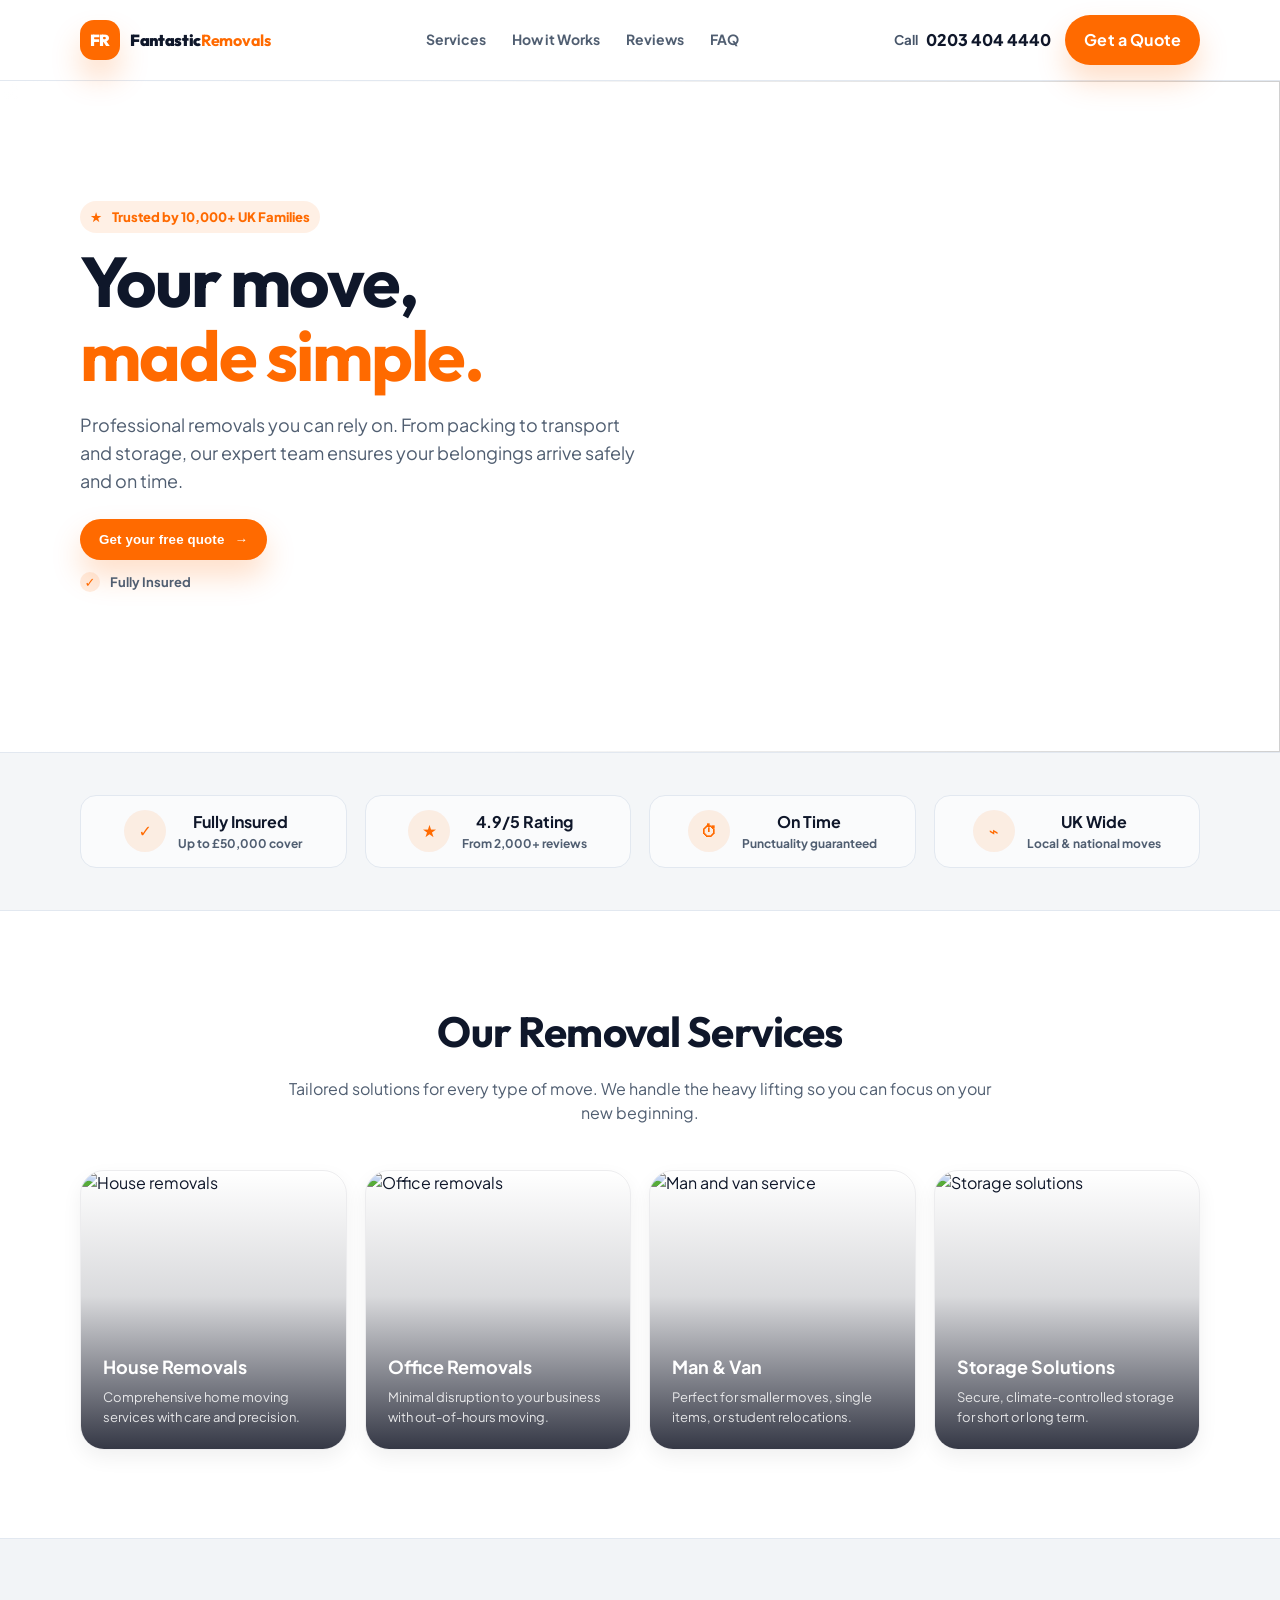
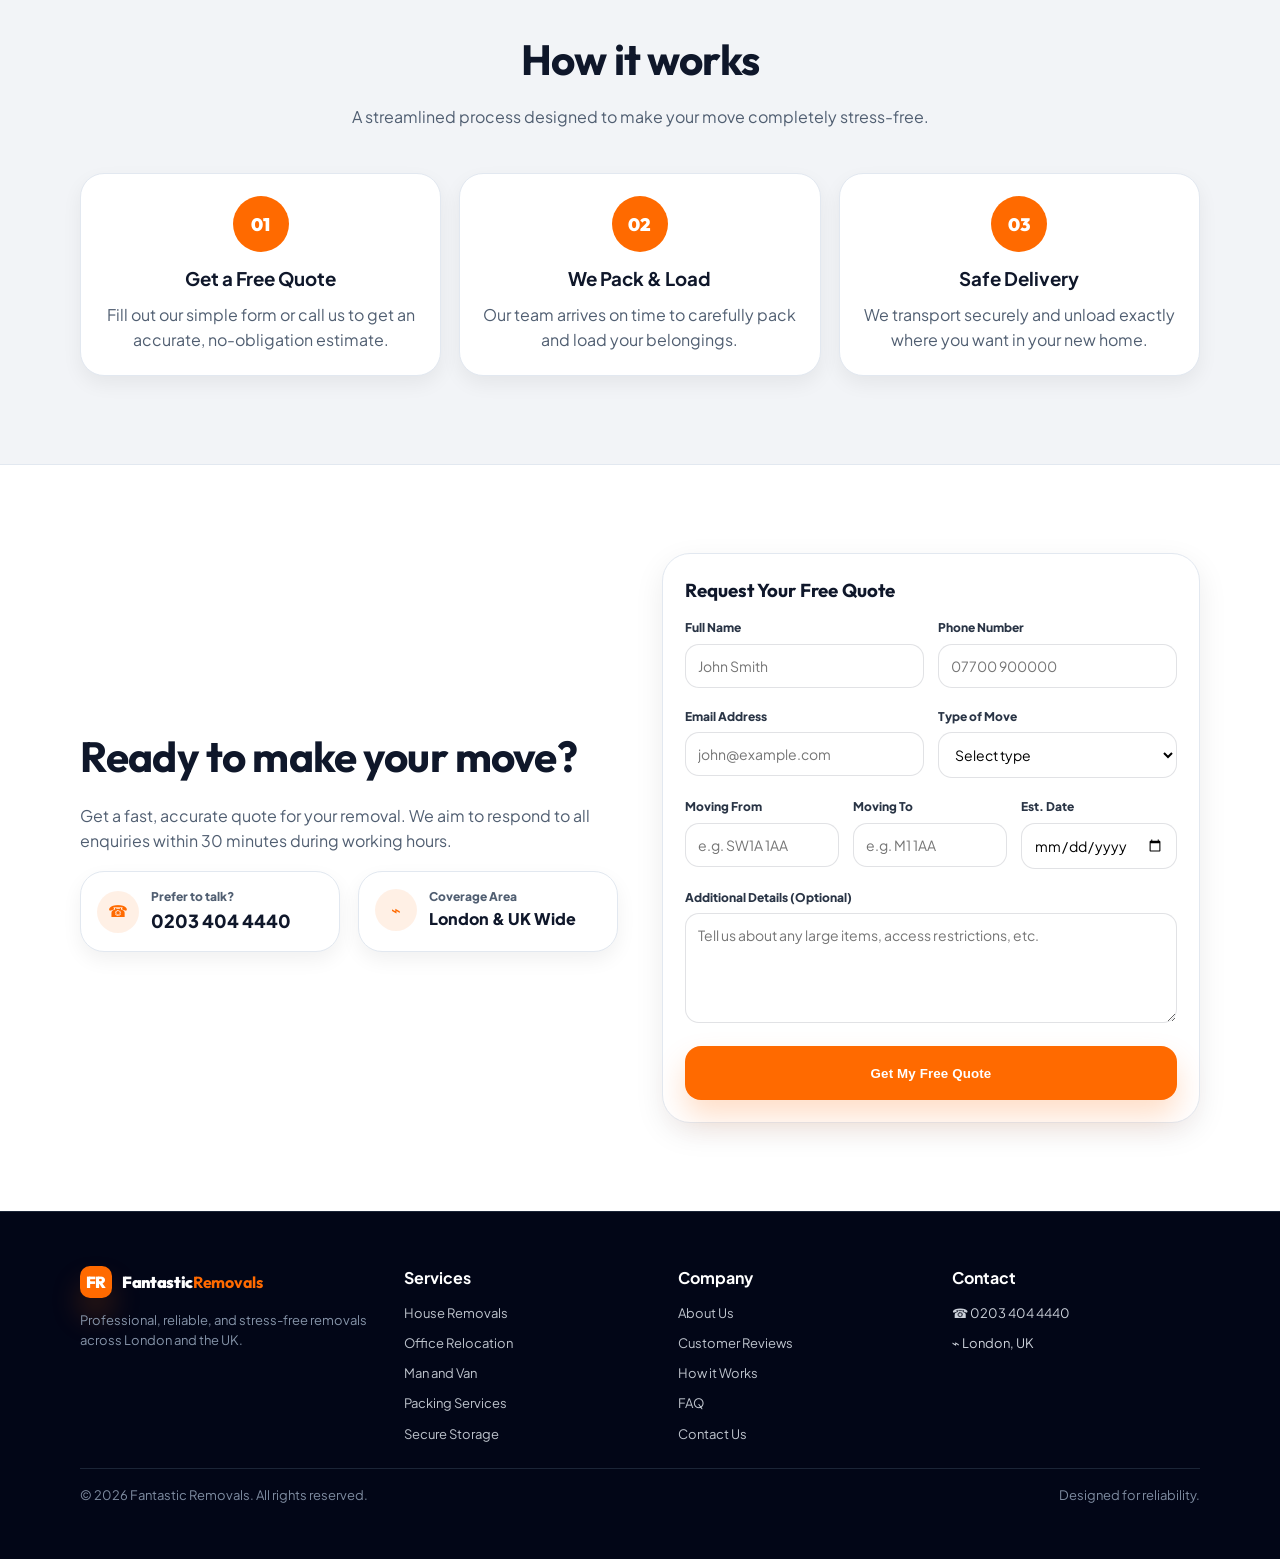
==== index.html @ ed8a5e2b "ADDED CODE" ====
<!doctype html>
<html lang="en">
  <head>
    <meta charset="UTF-8" />
    <meta name="viewport" content="width=device-width, initial-scale=1.0" />
    <title>Fantastic Removals — Your move, made simple.</title>
    <meta name="description" content="Professional removals across London and the UK. Packing, transport and storage with a fully insured, punctual team." />
    <link rel="icon" href="../public/favicon.svg" />
    <link rel="stylesheet" href="./assets/styles.css" />
  </head>
  <body>
    <div class="site">
      <header class="navbar">
        <div class="container navbar-inner">
          <a class="brand" href="./index.html" aria-label="Fantastic Removals home">
            <span class="brand-mark">FR</span>
            <span>Fantastic<b>Removals</b></span>
          </a>

          <nav class="nav-links" aria-label="Primary">
            <a data-nav href="./services.html">Services</a>
            <a data-nav href="./how-it-works.html">How it Works</a>
            <a data-nav href="./reviews.html">Reviews</a>
            <a data-nav href="./faq.html">FAQ</a>
          </nav>

          <div class="nav-right">
            <div class="nav-phone" aria-label="Phone">
              <small>Call</small>
              <span>0203 404 4440</span>
            </div>
            <a class="btn" href="./contact.html">Get a Quote</a>
          </div>
        </div>
      </header>

      <main>
        <section class="hero">
          <div class="hero-bg" aria-hidden="true">
            <img
              src="https://images.unsplash.com/photo-1558618666-fcd25c85cd64?w=1920&q=80"
              alt=""
            />
          </div>

          <div class="container">
            <div class="hero-content">
              <div class="badge">
                <span>★</span>
                <span>Trusted by 10,000+ UK Families</span>
              </div>

              <h1>
                Your move,<br />
                <em>made simple.</em>
              </h1>

              <p>
                Professional removals you can rely on. From packing to transport and storage, our expert team ensures your belongings arrive safely and on time.
              </p>

              <div class="hero-cta">
                <button class="btn" type="button" data-scroll-to="quote">
                  Get your free quote <span aria-hidden="true">→</span>
                </button>
                <div class="hero-meta">
                  <span class="tick" aria-hidden="true">✓</span>
                  <span>Fully Insured</span>
                </div>
              </div>
            </div>
          </div>
        </section>

        <section class="trust">
          <div class="container">
            <div class="trust-grid">
              <div class="trust-item">
                <div class="icon">✓</div>
                <div>
                  <b>Fully Insured</b>
                  <span>Up to £50,000 cover</span>
                </div>
              </div>
              <div class="trust-item">
                <div class="icon">★</div>
                <div>
                  <b>4.9/5 Rating</b>
                  <span>From 2,000+ reviews</span>
                </div>
              </div>
              <div class="trust-item">
                <div class="icon">⏱</div>
                <div>
                  <b>On Time</b>
                  <span>Punctuality guaranteed</span>
                </div>
              </div>
              <div class="trust-item">
                <div class="icon">⌁</div>
                <div>
                  <b>UK Wide</b>
                  <span>Local & national moves</span>
                </div>
              </div>
            </div>
          </div>
        </section>

        <section class="section" id="services">
          <div class="container">
            <div class="section-header">
              <h2>Our Removal Services</h2>
              <p>Tailored solutions for every type of move. We handle the heavy lifting so you can focus on your new beginning.</p>
            </div>

            <div class="grid cols-4">
              <a class="service-tile" href="./services.html" aria-label="House Removals">
                <img src="https://images.unsplash.com/photo-1600585154340-be6161a56a0c?w=800&q=80" alt="House removals" />
                <div class="content">
                  <h3>House Removals</h3>
                  <p>Comprehensive home moving services with care and precision.</p>
                </div>
              </a>
              <a class="service-tile" href="./services.html" aria-label="Office Removals">
                <img src="https://images.unsplash.com/photo-1497366216548-37526070297c?w=800&q=80" alt="Office removals" />
                <div class="content">
                  <h3>Office Removals</h3>
                  <p>Minimal disruption to your business with out-of-hours moving.</p>
                </div>
              </a>
              <a class="service-tile" href="./services.html" aria-label="Man & Van">
                <img src="https://images.unsplash.com/photo-1519003722824-194d4455a60c?w=800&q=80" alt="Man and van service" />
                <div class="content">
                  <h3>Man &amp; Van</h3>
                  <p>Perfect for smaller moves, single items, or student relocations.</p>
                </div>
              </a>
              <a class="service-tile" href="./services.html" aria-label="Storage Solutions">
                <img src="https://images.unsplash.com/photo-1553413077-190dd305871c?w=800&q=80" alt="Storage solutions" />
                <div class="content">
                  <h3>Storage Solutions</h3>
                  <p>Secure, climate-controlled storage for short or long term.</p>
                </div>
              </a>
            </div>
          </div>
        </section>

        <section class="section muted" id="how-it-works">
          <div class="container">
            <div class="section-header">
              <h2>How it works</h2>
              <p>A streamlined process designed to make your move completely stress-free.</p>
            </div>

            <div class="grid cols-3">
              <div class="card" style="padding: 22px; text-align:center;">
                <div class="icon" style="margin: 0 auto 12px; width:56px; height:56px; font-family: var(--font-serif); font-size: 18px; color:#fff; background: var(--primary);">01</div>
                <h3 style="margin: 0 0 10px;">Get a Free Quote</h3>
                <p style="margin: 0; color: rgba(71,85,105,.95);">Fill out our simple form or call us to get an accurate, no-obligation estimate.</p>
              </div>
              <div class="card" style="padding: 22px; text-align:center;">
                <div class="icon" style="margin: 0 auto 12px; width:56px; height:56px; font-family: var(--font-serif); font-size: 18px; color:#fff; background: var(--primary);">02</div>
                <h3 style="margin: 0 0 10px;">We Pack &amp; Load</h3>
                <p style="margin: 0; color: rgba(71,85,105,.95);">Our team arrives on time to carefully pack and load your belongings.</p>
              </div>
              <div class="card" style="padding: 22px; text-align:center;">
                <div class="icon" style="margin: 0 auto 12px; width:56px; height:56px; font-family: var(--font-serif); font-size: 18px; color:#fff; background: var(--primary);">03</div>
                <h3 style="margin: 0 0 10px;">Safe Delivery</h3>
                <p style="margin: 0; color: rgba(71,85,105,.95);">We transport securely and unload exactly where you want in your new home.</p>
              </div>
            </div>
          </div>
        </section>

        <section class="section" id="quote">
          <div class="container">
            <div class="split">
              <div>
                <h2 style="font-family: var(--font-serif); font-size: clamp(28px, 3.3vw, 48px); margin: 0 0 14px; letter-spacing:-.02em;">
                  Ready to make your move?
                </h2>
                <p style="margin: 0 0 18px; color: rgba(71,85,105,.95);">
                  Get a fast, accurate quote for your removal. We aim to respond to all enquiries within 30 minutes during working hours.
                </p>

                <div class="grid cols-2" style="margin-top: 18px;">
                  <div class="card" style="padding: 16px;">
                    <div style="display:flex; gap: 12px; align-items:center;">
                      <div class="icon">☎</div>
                      <div>
                        <div style="font-size: 12px; color: rgba(71,85,105,.95); font-weight: 800;">Prefer to talk?</div>
                        <div style="font-weight: 900; font-size: 18px;">0203 404 4440</div>
                      </div>
                    </div>
                  </div>
                  <div class="card" style="padding: 16px;">
                    <div style="display:flex; gap: 12px; align-items:center;">
                      <div class="icon">⌁</div>
                      <div>
                        <div style="font-size: 12px; color: rgba(71,85,105,.95); font-weight: 800;">Coverage Area</div>
                        <div style="font-weight: 900; font-size: 16px;">London &amp; UK Wide</div>
                      </div>
                    </div>
                  </div>
                </div>
              </div>

              <div class="form-card">
                <h3 style="font-family: var(--font-serif); margin: 0 0 14px;">Request Your Free Quote</h3>
                <form data-quote-form="true" novalidate>
                  <div class="form-grid cols-2">
                    <div class="field">
                      <label for="name">Full Name</label>
                      <input id="name" name="name" placeholder="John Smith" autocomplete="name" />
                      <div class="error" data-error-for="name"></div>
                    </div>
                    <div class="field">
                      <label for="phone">Phone Number</label>
                      <input id="phone" name="phone" type="tel" placeholder="07700 900000" autocomplete="tel" />
                      <div class="error" data-error-for="phone"></div>
                    </div>
                  </div>

                  <div class="form-grid cols-2" style="margin-top: 14px;">
                    <div class="field">
                      <label for="email">Email Address</label>
                      <input id="email" name="email" type="email" placeholder="john@example.com" autocomplete="email" />
                      <div class="error" data-error-for="email"></div>
                    </div>
                    <div class="field">
                      <label for="moveType">Type of Move</label>
                      <select id="moveType" name="moveType">
                        <option value="">Select type</option>
                        <option value="house">House Removal</option>
                        <option value="office">Office Relocation</option>
                        <option value="van">Man and Van</option>
                        <option value="storage">Storage Only</option>
                      </select>
                      <div class="error" data-error-for="moveType"></div>
                    </div>
                  </div>

                  <div class="form-grid cols-3" style="margin-top: 14px;">
                    <div class="field">
                      <label for="fromPostcode">Moving From</label>
                      <input id="fromPostcode" name="fromPostcode" placeholder="e.g. SW1A 1AA" />
                      <div class="error" data-error-for="fromPostcode"></div>
                    </div>
                    <div class="field">
                      <label for="toPostcode">Moving To</label>
                      <input id="toPostcode" name="toPostcode" placeholder="e.g. M1 1AA" />
                      <div class="error" data-error-for="toPostcode"></div>
                    </div>
                    <div class="field">
                      <label for="date">Est. Date</label>
                      <input id="date" name="date" type="date" />
                      <div class="error" data-error-for="date"></div>
                    </div>
                  </div>

                  <div class="field" style="margin-top: 14px;">
                    <label for="message">Additional Details (Optional)</label>
                    <textarea id="message" name="message" placeholder="Tell us about any large items, access restrictions, etc."></textarea>
                  </div>

                  <button class="btn" type="submit" style="width:100%; margin-top: 16px; border-radius: 16px; height: 54px;">
                    Get My Free Quote
                  </button>
                </form>
              </div>
            </div>
          </div>
        </section>
      </main>

      <footer class="footer">
        <div class="container">
          <div class="footer-grid">
            <div>
              <div class="brand" style="margin-bottom: 12px;">
                <span class="brand-mark" style="width:32px;height:32px;border-radius:10px;">FR</span>
                <span style="color:#fff;">Fantastic<b>Removals</b></span>
              </div>
              <p style="margin: 0; color: rgba(148,163,184,.9); font-size: 13px;">
                Professional, reliable, and stress-free removals across London and the UK.
              </p>
            </div>

            <div>
              <h4>Services</h4>
              <ul>
                <li><a href="./services.html">House Removals</a></li>
                <li><a href="./services.html">Office Relocation</a></li>
                <li><a href="./services.html">Man and Van</a></li>
                <li><a href="./services.html">Packing Services</a></li>
                <li><a href="./services.html">Secure Storage</a></li>
              </ul>
            </div>

            <div>
              <h4>Company</h4>
              <ul>
                <li><a href="./index.html">About Us</a></li>
                <li><a href="./reviews.html">Customer Reviews</a></li>
                <li><a href="./how-it-works.html">How it Works</a></li>
                <li><a href="./faq.html">FAQ</a></li>
                <li><a href="./contact.html">Contact Us</a></li>
              </ul>
            </div>

            <div>
              <h4>Contact</h4>
              <ul>
                <li>☎ 0203 404 4440</li>
                <li>⌁ London, UK</li>
              </ul>
            </div>
          </div>

          <div class="footer-bottom">
            <p style="margin:0;">© <span data-year></span> Fantastic Removals. All rights reserved.</p>
            <p style="margin:0;">Designed for reliability.</p>
          </div>
        </div>
      </footer>
    </div>

    <script src="./assets/app.js"></script>
  </body>
</html>
---- assets/styles.css ----
@import url("https://fonts.googleapis.com/css2?family=Outfit:wght@300;400;500;600;700;800&family=Plus+Jakarta+Sans:wght@400;500;600;700&display=swap");

:root{
  --bg: #ffffff;
  --fg: #0f172a; /* slate-900 */
  --muted: #475569; /* slate-600 */
  --border: #e2e8f0; /* slate-200 */
  --card: #ffffff;
  --shadow: 0 10px 30px rgba(2,6,23,.08);
  --shadow-sm: 0 8px 20px rgba(2,6,23,.06);
  --primary: #ff6a00;
  --primary-ink: #ffffff;
  --ring: rgba(255,106,0,.35);

  --radius-lg: 24px;
  --radius-md: 16px;
  --radius-sm: 12px;

  --font-sans: "Plus Jakarta Sans", system-ui, -apple-system, Segoe UI, Roboto, Arial, sans-serif;
  --font-serif: "Outfit", system-ui, -apple-system, Segoe UI, Roboto, Arial, sans-serif;
}

*{ box-sizing: border-box; }
html, body{ height: 100%; }
body{
  margin: 0;
  font-family: var(--font-sans);
  color: var(--fg);
  background: var(--bg);
  line-height: 1.55;
}

a{ color: inherit; text-decoration: none; }
img{ max-width: 100%; display: block; }

.container{
  width: min(1120px, calc(100% - 32px));
  margin: 0 auto;
}

.btn{
  appearance: none;
  border: 1px solid transparent;
  background: var(--primary);
  color: var(--primary-ink);
  padding: 12px 18px;
  border-radius: 999px;
  font-weight: 700;
  letter-spacing: .01em;
  display: inline-flex;
  align-items: center;
  justify-content: center;
  gap: 10px;
  cursor: pointer;
  box-shadow: 0 16px 30px rgba(255,106,0,.22);
  transition: transform .15s ease, box-shadow .15s ease, filter .15s ease;
}
.btn:hover{ transform: translateY(-1px); filter: brightness(1.02); box-shadow: 0 18px 34px rgba(255,106,0,.26); }
.btn:active{ transform: translateY(0px); }
.btn.outline{
  background: transparent;
  color: var(--fg);
  border-color: rgba(15,23,42,.12);
  box-shadow: none;
}
.btn.secondary{
  background: #fff;
  color: #0f172a;
  box-shadow: none;
}

.badge{
  display: inline-flex;
  align-items: center;
  gap: 10px;
  background: rgba(255,106,0,.10);
  color: var(--primary);
  padding: 6px 10px;
  border-radius: 999px;
  font-weight: 800;
  font-size: 13px;
}

.site{
  min-height: 100vh;
  display: flex;
  flex-direction: column;
}

.navbar{
  position: sticky;
  top: 0;
  z-index: 50;
  border-bottom: 1px solid var(--border);
  background: rgba(255,255,255,.88);
  backdrop-filter: blur(10px);
}
.navbar-inner{
  height: 80px;
  display: flex;
  align-items: center;
  justify-content: space-between;
  gap: 18px;
}
.brand{
  display: inline-flex;
  align-items: center;
  gap: 10px;
  font-family: var(--font-serif);
  font-weight: 900;
  letter-spacing: -.02em;
}
.brand-mark{
  width: 40px; height: 40px;
  border-radius: 14px;
  background: var(--primary);
  color: var(--primary-ink);
  display: grid;
  place-items: center;
  box-shadow: 0 18px 30px rgba(255,106,0,.22);
  font-weight: 900;
}
.brand span b{ color: var(--primary); }

.nav-links{
  display: none;
  gap: 26px;
  color: rgba(71,85,105,.95);
  font-weight: 700;
  font-size: 14px;
}
.nav-links a{ position: relative; padding: 8px 0; transition: color .15s ease; }
.nav-links a:hover{ color: var(--primary); }
.nav-links a.active{ color: var(--primary); }
.nav-right{
  display: flex;
  align-items: center;
  gap: 14px;
}
.nav-phone{ display: none; font-weight: 800; gap: 8px; align-items: center; }
.nav-phone small{ color: var(--muted); font-weight: 700; }

main{ flex: 1; }

.hero{
  position: relative;
  padding: 88px 0 120px;
  overflow: hidden;
}
.hero-bg{
  position: absolute;
  inset: 0;
}
.hero-bg::after{
  content:"";
  position:absolute;
  inset:0;
  background: linear-gradient(90deg, rgba(255,255,255,1) 0%, rgba(255,255,255,.92) 38%, rgba(255,255,255,.25) 100%);
}
.hero-bg img{
  width: 100%;
  height: 100%;
  object-fit: cover;
  object-position: center;
}
.hero-content{
  position: relative;
  z-index: 1;
  max-width: 640px;
}
.hero h1{
  font-family: var(--font-serif);
  font-size: clamp(42px, 5.5vw, 72px);
  line-height: 1.05;
  margin: 12px 0 18px;
  letter-spacing: -.03em;
}
.hero h1 em{
  font-style: normal;
  color: var(--primary);
  position: relative;
  white-space: nowrap;
}
.hero p{
  font-size: 18px;
  color: rgba(71,85,105,.95);
  max-width: 560px;
  margin: 0 0 24px;
}
.hero-cta{
  display: flex;
  flex-direction: column;
  gap: 12px;
  align-items: flex-start;
}
.hero-meta{
  display: inline-flex;
  align-items: center;
  gap: 10px;
  color: rgba(71,85,105,.95);
  font-weight: 700;
  font-size: 13px;
}

.section{
  padding: 88px 0;
}
.section.muted{
  background: rgba(148,163,184,.12);
  border-top: 1px solid var(--border);
  border-bottom: 1px solid var(--border);
}
.section-header{
  text-align: center;
  margin: 0 auto 44px;
  max-width: 720px;
}
.section-header h2{
  font-family: var(--font-serif);
  font-size: clamp(28px, 3.3vw, 48px);
  margin: 0 0 12px;
  letter-spacing: -.02em;
}
.section-header p{ margin: 0; color: rgba(71,85,105,.95); font-size: 16px; }

.trust{
  padding: 42px 0;
  background: rgba(148,163,184,.10);
  border-top: 1px solid var(--border);
  border-bottom: 1px solid var(--border);
}
.trust-grid{
  display: grid;
  grid-template-columns: repeat(2, minmax(0,1fr));
  gap: 18px;
}
.trust-item{
  display:flex;
  gap: 12px;
  align-items:center;
  justify-content:center;
  text-align:center;
  background: rgba(255,255,255,.6);
  border: 1px solid var(--border);
  border-radius: 16px;
  padding: 14px 12px;
}
.trust-item b{ display:block; }
.trust-item span{ display:block; font-size: 12px; color: rgba(71,85,105,.95); font-weight: 700; }
.icon{
  width: 42px;
  height: 42px;
  border-radius: 999px;
  background: rgba(255,106,0,.10);
  color: var(--primary);
  display:grid;
  place-items:center;
  font-weight: 900;
}

.grid{
  display: grid;
  gap: 18px;
}
.grid.cols-4{ grid-template-columns: repeat(1, minmax(0,1fr)); }
.grid.cols-3{ grid-template-columns: repeat(1, minmax(0,1fr)); }
.grid.cols-2{ grid-template-columns: repeat(1, minmax(0,1fr)); }

.card{
  background: var(--card);
  border: 1px solid var(--border);
  border-radius: var(--radius-lg);
  box-shadow: var(--shadow-sm);
  overflow: hidden;
}

.service-tile{
  position: relative;
  border-radius: var(--radius-lg);
  overflow: hidden;
  border: 1px solid rgba(15,23,42,.08);
  box-shadow: var(--shadow-sm);
  min-height: 280px;
}
.service-tile img{ width:100%; height:100%; object-fit: cover; transform: scale(1); transition: transform .4s ease; }
.service-tile:hover img{ transform: scale(1.04); }
.service-tile::after{
  content:"";
  position:absolute;
  inset:0;
  background: linear-gradient(0deg, rgba(2,6,23,.80) 0%, rgba(2,6,23,.15) 55%, rgba(2,6,23,0) 100%);
}
.service-tile .content{
  position:absolute;
  inset:auto 0 0 0;
  padding: 22px;
  z-index: 1;
  color: #fff;
}
.service-tile h3{ margin: 0 0 6px; font-size: 18px; }
.service-tile p{ margin: 0; color: rgba(255,255,255,.84); font-size: 13px; }

.split{
  display: grid;
  grid-template-columns: 1fr;
  gap: 24px;
  align-items: center;
}
.frame{
  border-radius: var(--radius-lg);
  overflow: hidden;
  border: 1px solid rgba(15,23,42,.10);
  box-shadow: var(--shadow-sm);
}
.frame img{ width:100%; height: 320px; object-fit: cover; }

.list{
  padding: 0;
  margin: 14px 0 0;
  list-style: none;
  display: grid;
  gap: 10px;
}
.list li{
  display: flex;
  gap: 10px;
  align-items: flex-start;
  font-size: 13px;
}
.tick{
  width: 20px;
  height: 20px;
  border-radius: 999px;
  background: rgba(255,106,0,.12);
  color: var(--primary);
  display:grid;
  place-items:center;
  flex: 0 0 20px;
  font-weight: 900;
}

.page-hero{
  padding: 56px 0;
  background: rgba(148,163,184,.14);
  border-bottom: 1px solid var(--border);
}
.page-hero h1{
  font-family: var(--font-serif);
  font-size: clamp(34px, 4.2vw, 62px);
  margin: 0 0 10px;
  letter-spacing: -.03em;
  text-align: center;
}
.page-hero p{
  margin: 0 auto;
  max-width: 760px;
  text-align: center;
  color: rgba(71,85,105,.95);
}

.form-card{
  background: var(--card);
  border: 1px solid var(--border);
  border-radius: 28px;
  box-shadow: var(--shadow);
  padding: 22px;
}
.form-grid{ display: grid; gap: 14px; }
.form-grid.cols-2{ grid-template-columns: 1fr; }
.form-grid.cols-3{ grid-template-columns: 1fr; }
.field label{
  display: block;
  font-weight: 800;
  font-size: 12px;
  margin-bottom: 6px;
  color: rgba(30,41,59,.95);
}
.field input, .field select, .field textarea{
  width: 100%;
  border: 1px solid rgba(15,23,42,.12);
  border-radius: 14px;
  padding: 12px 12px;
  font-family: inherit;
  font-size: 14px;
  outline: none;
  background: #fff;
  transition: box-shadow .15s ease, border-color .15s ease;
}
.field textarea{ min-height: 110px; resize: vertical; }
.field input:focus, .field select:focus, .field textarea:focus{
  border-color: rgba(255,106,0,.55);
  box-shadow: 0 0 0 4px var(--ring);
}
.error{
  color: #b91c1c;
  font-size: 12px;
  margin-top: 6px;
  font-weight: 700;
}

.faq-category{ margin: 0 0 30px; }
.faq-category h2{
  font-family: var(--font-serif);
  color: var(--primary);
  margin: 0 0 12px;
}
.faq-item{
  border: 1px solid rgba(15,23,42,.12);
  border-radius: 16px;
  overflow: hidden;
  background: #fff;
}
.faq-item button{
  width: 100%;
  display:flex;
  align-items:center;
  justify-content: space-between;
  gap: 12px;
  text-align: left;
  padding: 16px 16px;
  border: 0;
  background: #fff;
  cursor: pointer;
  font-weight: 800;
}
.faq-item button:hover{ background: rgba(148,163,184,.12); }
.faq-item .panel{
  display: none;
  padding: 0 16px 16px;
  color: rgba(71,85,105,.98);
  font-size: 13px;
  border-top: 1px solid rgba(15,23,42,.08);
  background: rgba(148,163,184,.08);
}
.faq-item.open .panel{ display: block; }
.chev{ transition: transform .2s ease; }
.faq-item.open .chev{ transform: rotate(180deg); }

.reviews-rating{
  display: inline-flex;
  align-items: center;
  gap: 10px;
  background: #fff;
  border: 1px solid rgba(15,23,42,.12);
  border-radius: 18px;
  padding: 10px 14px;
  box-shadow: var(--shadow-sm);
}
.stars{
  color: #f59e0b;
  letter-spacing: 1px;
  font-size: 14px;
}
.review{
  padding: 18px;
  display: flex;
  flex-direction: column;
  gap: 12px;
}
.review .quote{ color: rgba(255,106,0,.30); font-size: 28px; line-height: 1; }
.review p{ margin: 0; font-size: 13px; color: rgba(15,23,42,.95); }
.review .who{
  display:flex;
  gap: 10px;
  align-items:center;
  padding-top: 10px;
  border-top: 1px solid rgba(15,23,42,.08);
}
.avatar{
  width: 40px; height: 40px;
  border-radius: 999px;
  background: rgba(255,106,0,.10);
  color: var(--primary);
  display:grid;
  place-items:center;
  font-weight: 900;
  font-family: var(--font-serif);
}
.who b{ display:block; font-size: 13px; }
.who small{ display:block; color: rgba(71,85,105,.95); font-weight: 700; }

.cta{
  background: var(--primary);
  color: #fff;
  border-radius: 28px;
  padding: 34px 18px;
  text-align: center;
}
.cta h2{
  margin: 0 0 10px;
  font-family: var(--font-serif);
  letter-spacing: -.02em;
}
.cta p{ margin: 0 auto 18px; max-width: 640px; color: rgba(255,255,255,.84); }

.footer{
  background: #020617;
  color: rgba(226,232,240,.9);
  border-top: 1px solid rgba(30,41,59,.9);
  padding: 54px 0;
}
.footer-grid{
  display:grid;
  gap: 26px;
  grid-template-columns: 1fr;
  margin-bottom: 24px;
}
.footer h4{ margin: 0 0 12px; color: #fff; }
.footer ul{ list-style: none; padding: 0; margin: 0; display:grid; gap: 10px; font-size: 13px; }
.footer a{ color: rgba(226,232,240,.84); }
.footer a:hover{ color: var(--primary); }
.footer-bottom{
  padding-top: 16px;
  border-top: 1px solid rgba(30,41,59,.9);
  display:flex;
  flex-direction: column;
  gap: 6px;
  align-items: flex-start;
  color: rgba(148,163,184,.85);
  font-size: 13px;
}

.toast-wrap{
  position: fixed;
  z-index: 1000;
  right: 16px;
  bottom: 16px;
  display: grid;
  gap: 10px;
}
.toast{
  width: min(360px, calc(100vw - 32px));
  background: #0b1220;
  color: #e2e8f0;
  border: 1px solid rgba(148,163,184,.25);
  border-radius: 16px;
  padding: 12px 14px;
  box-shadow: 0 20px 50px rgba(2,6,23,.45);
}
.toast b{ display:block; margin-bottom: 2px; }
.toast small{ color: rgba(226,232,240,.78); font-weight: 700; }

@media (min-width: 768px){
  .nav-links{ display: flex; }
  .trust-grid{ grid-template-columns: repeat(4, minmax(0,1fr)); }
  .grid.cols-4{ grid-template-columns: repeat(2, minmax(0,1fr)); }
  .grid.cols-3{ grid-template-columns: repeat(2, minmax(0,1fr)); }
  .grid.cols-2{ grid-template-columns: repeat(2, minmax(0,1fr)); }
  .split{ grid-template-columns: 1fr 1fr; gap: 44px; }
  .form-grid.cols-2{ grid-template-columns: 1fr 1fr; }
  .form-grid.cols-3{ grid-template-columns: 1fr 1fr 1fr; }
  .footer-grid{ grid-template-columns: 1.2fr 1fr 1fr 1fr; }
  .footer-bottom{ flex-direction: row; justify-content: space-between; align-items: center; }
}

@media (min-width: 1024px){
  .nav-phone{ display: inline-flex; }
  .grid.cols-4{ grid-template-columns: repeat(4, minmax(0,1fr)); }
  .grid.cols-3{ grid-template-columns: repeat(3, minmax(0,1fr)); }
  .frame img{ height: 380px; }
  .hero{ padding: 120px 0 160px; }
}
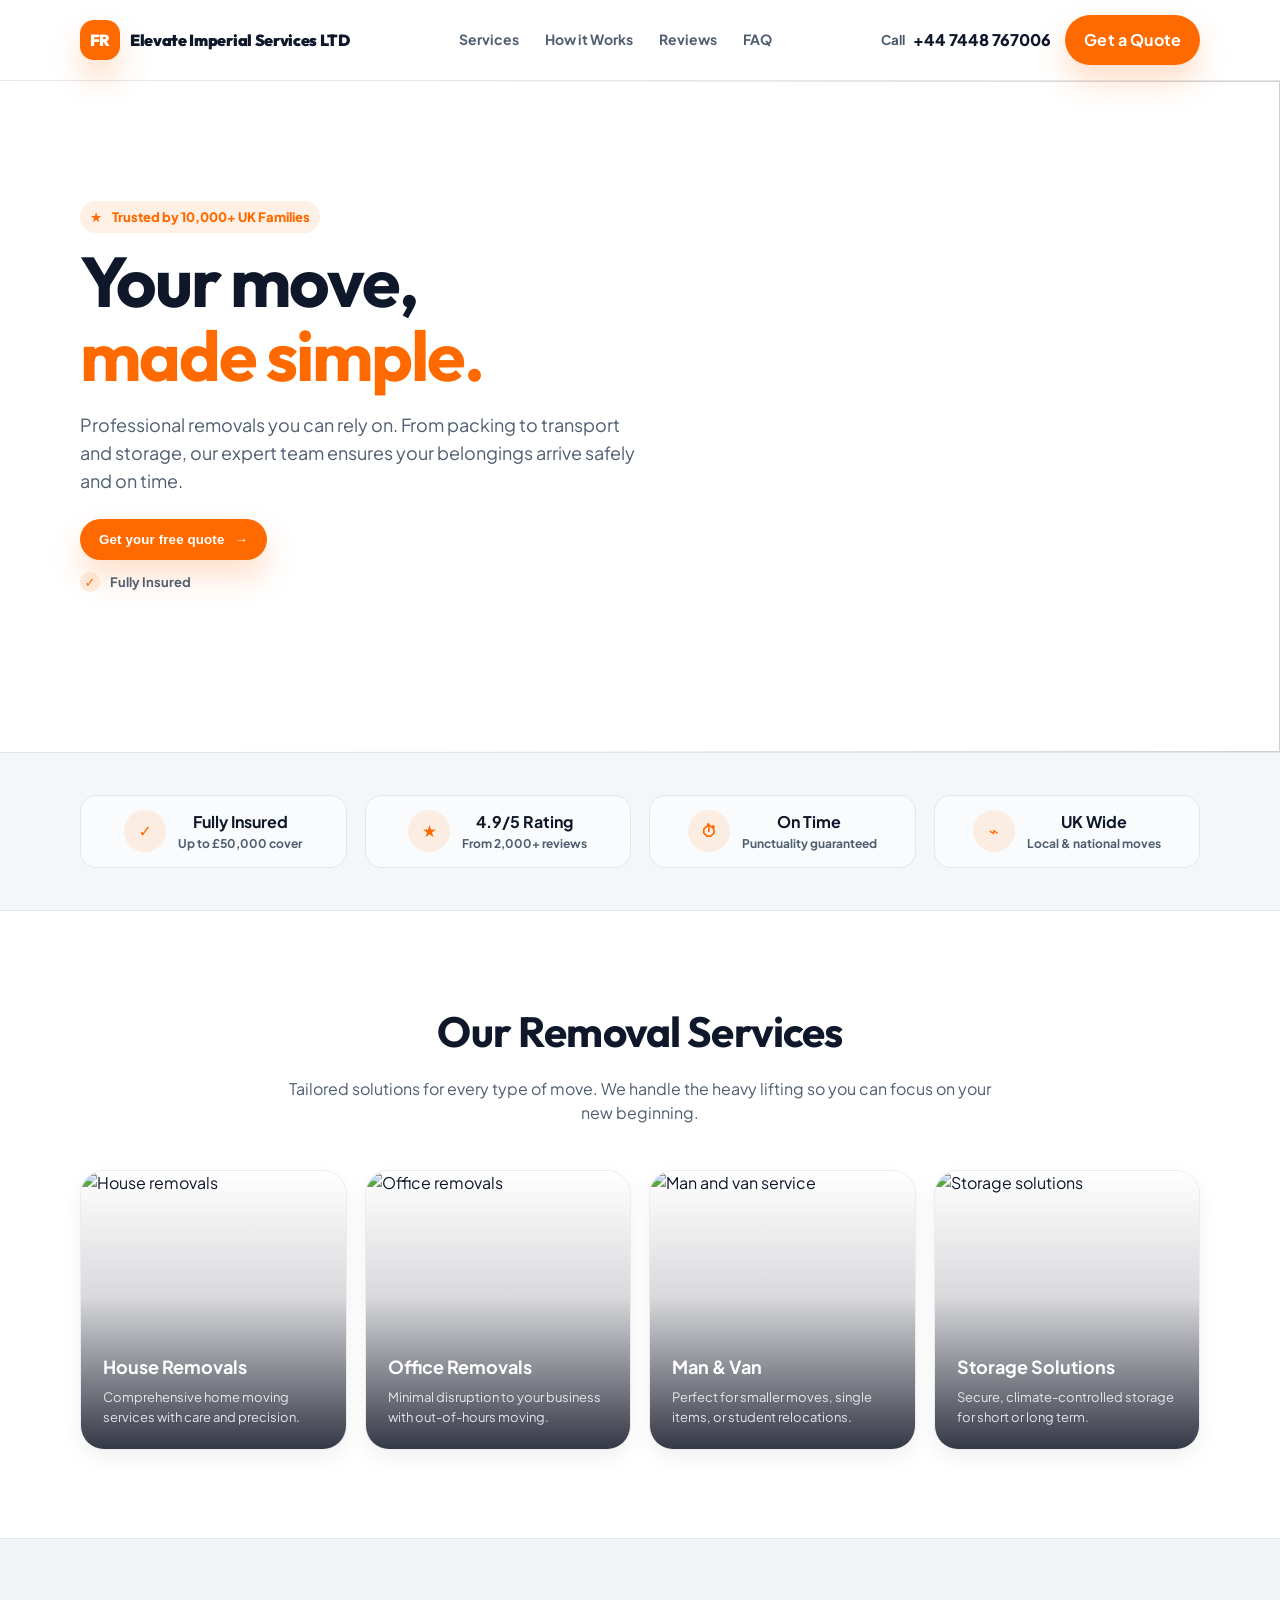
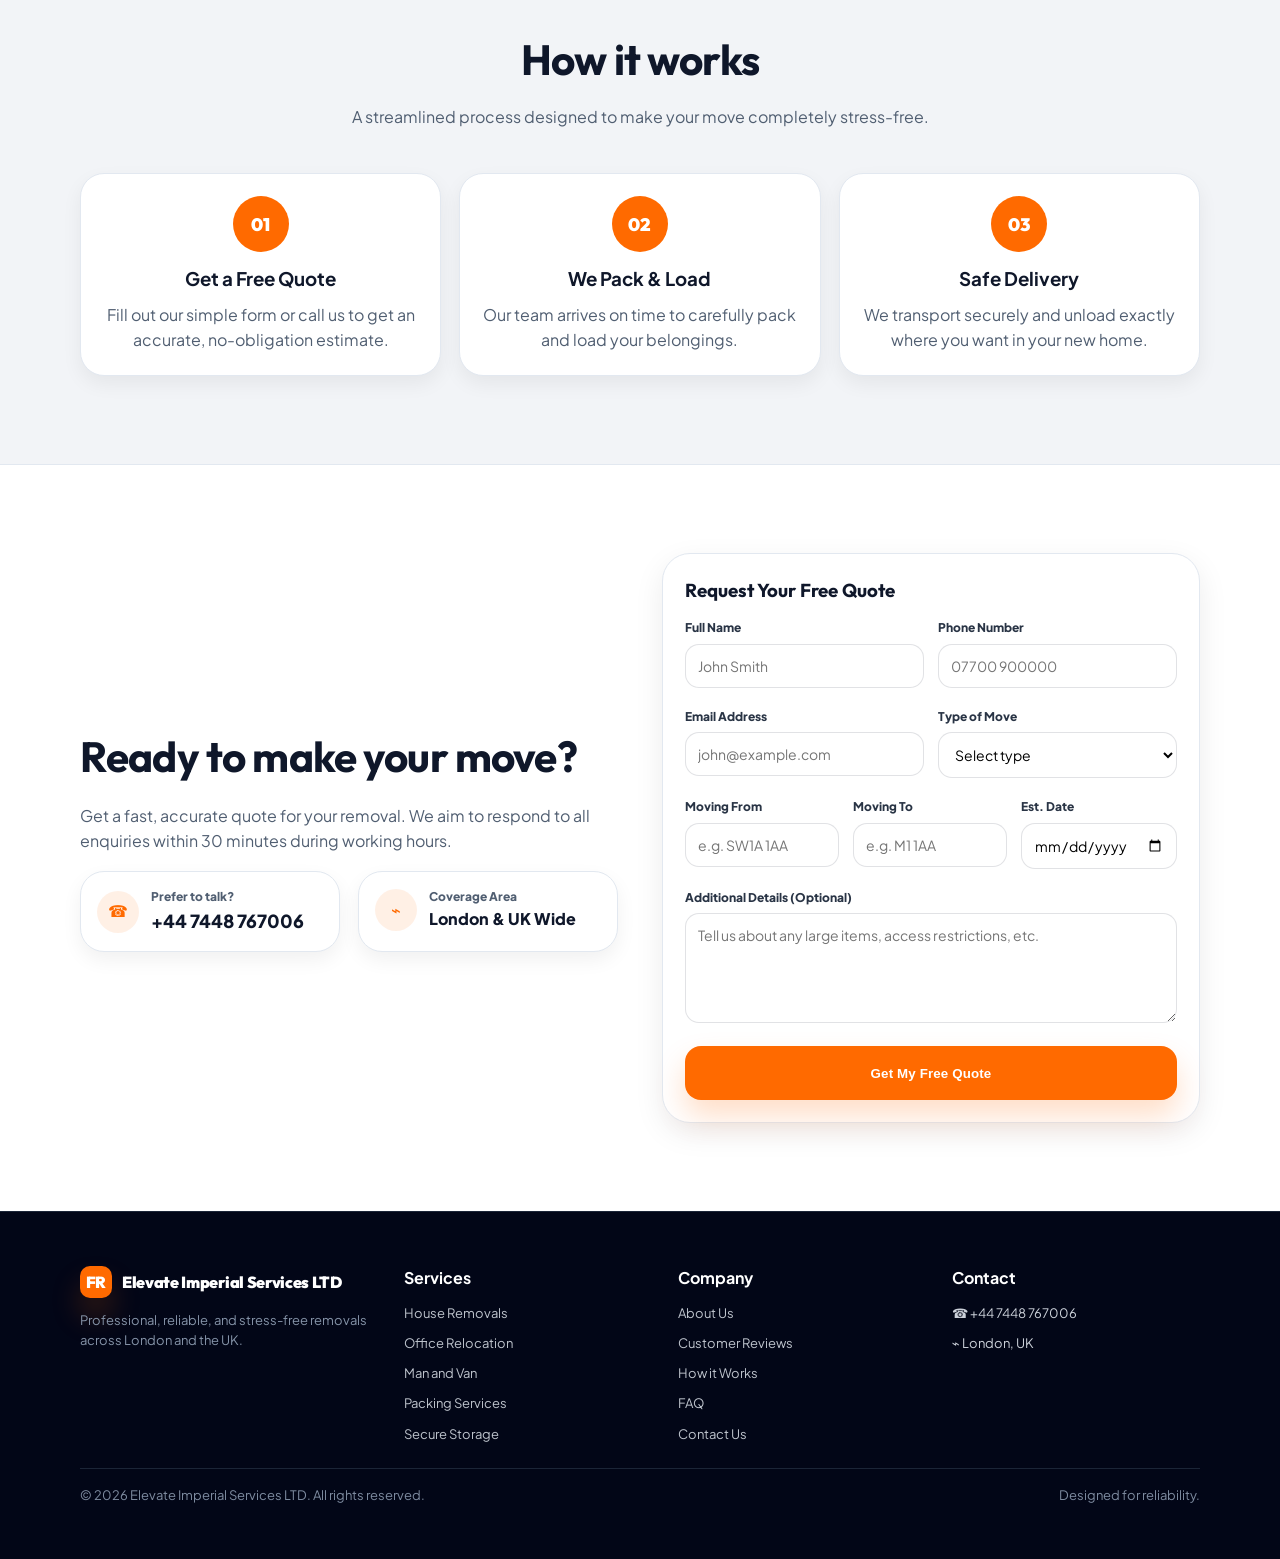
==== commit 40d1a421: "UPDATED" ====
--- a/index.html
+++ b/index.html
@@ -3,7 +3,7 @@
   <head>
     <meta charset="UTF-8" />
     <meta name="viewport" content="width=device-width, initial-scale=1.0" />
-    <title>Fantastic Removals — Your move, made simple.</title>
+    <title>Elevate Imperial Services LTD — Your move, made simple.</title>
     <meta name="description" content="Professional removals across London and the UK. Packing, transport and storage with a fully insured, punctual team." />
     <link rel="icon" href="../public/favicon.svg" />
     <link rel="stylesheet" href="./assets/styles.css" />
@@ -12,9 +12,9 @@
     <div class="site">
       <header class="navbar">
         <div class="container navbar-inner">
-          <a class="brand" href="./index.html" aria-label="Fantastic Removals home">
+          <a class="brand" href="./index.html" aria-label="Elevate Imperial Services LTD home">
             <span class="brand-mark">FR</span>
-            <span>Fantastic<b>Removals</b></span>
+            <span>Elevate Imperial Services LTD</span>
           </a>
 
           <nav class="nav-links" aria-label="Primary">
@@ -27,7 +27,7 @@
           <div class="nav-right">
             <div class="nav-phone" aria-label="Phone">
               <small>Call</small>
-              <span>0203 404 4440</span>
+              <span>+44 7448 767006</span>
             </div>
             <a class="btn" href="./contact.html">Get a Quote</a>
           </div>
@@ -191,7 +191,7 @@
                       <div class="icon">☎</div>
                       <div>
                         <div style="font-size: 12px; color: rgba(71,85,105,.95); font-weight: 800;">Prefer to talk?</div>
-                        <div style="font-weight: 900; font-size: 18px;">0203 404 4440</div>
+                        <div style="font-weight: 900; font-size: 18px;">+44 7448 767006</div>
                       </div>
                     </div>
                   </div>
@@ -281,7 +281,7 @@
             <div>
               <div class="brand" style="margin-bottom: 12px;">
                 <span class="brand-mark" style="width:32px;height:32px;border-radius:10px;">FR</span>
-                <span style="color:#fff;">Fantastic<b>Removals</b></span>
+                <span style="color:#fff;">Elevate Imperial Services LTD</span>
               </div>
               <p style="margin: 0; color: rgba(148,163,184,.9); font-size: 13px;">
                 Professional, reliable, and stress-free removals across London and the UK.
@@ -313,14 +313,14 @@
             <div>
               <h4>Contact</h4>
               <ul>
-                <li>☎ 0203 404 4440</li>
+                <li>☎ +44 7448 767006</li>
                 <li>⌁ London, UK</li>
               </ul>
             </div>
           </div>
 
           <div class="footer-bottom">
-            <p style="margin:0;">© <span data-year></span> Fantastic Removals. All rights reserved.</p>
+            <p style="margin:0;">© <span data-year></span> Elevate Imperial Services LTD. All rights reserved.</p>
             <p style="margin:0;">Designed for reliability.</p>
           </div>
         </div>
